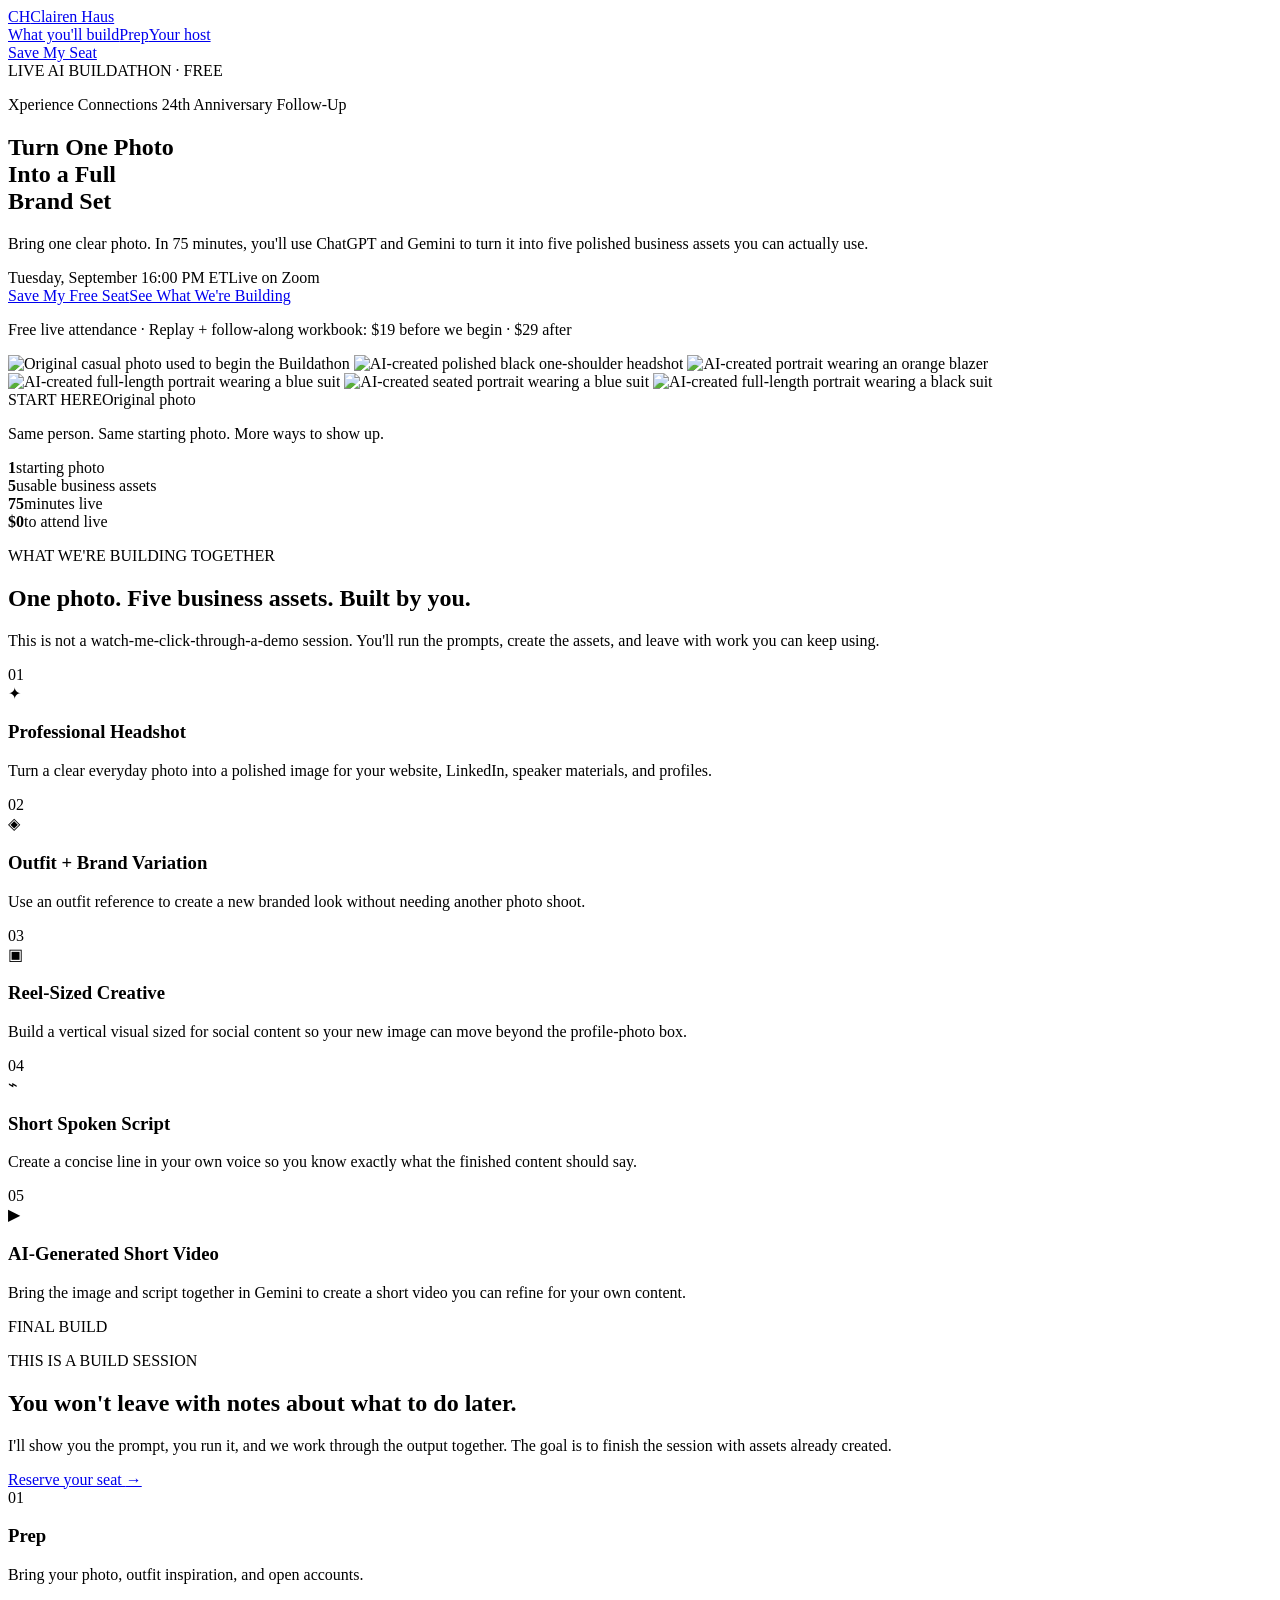
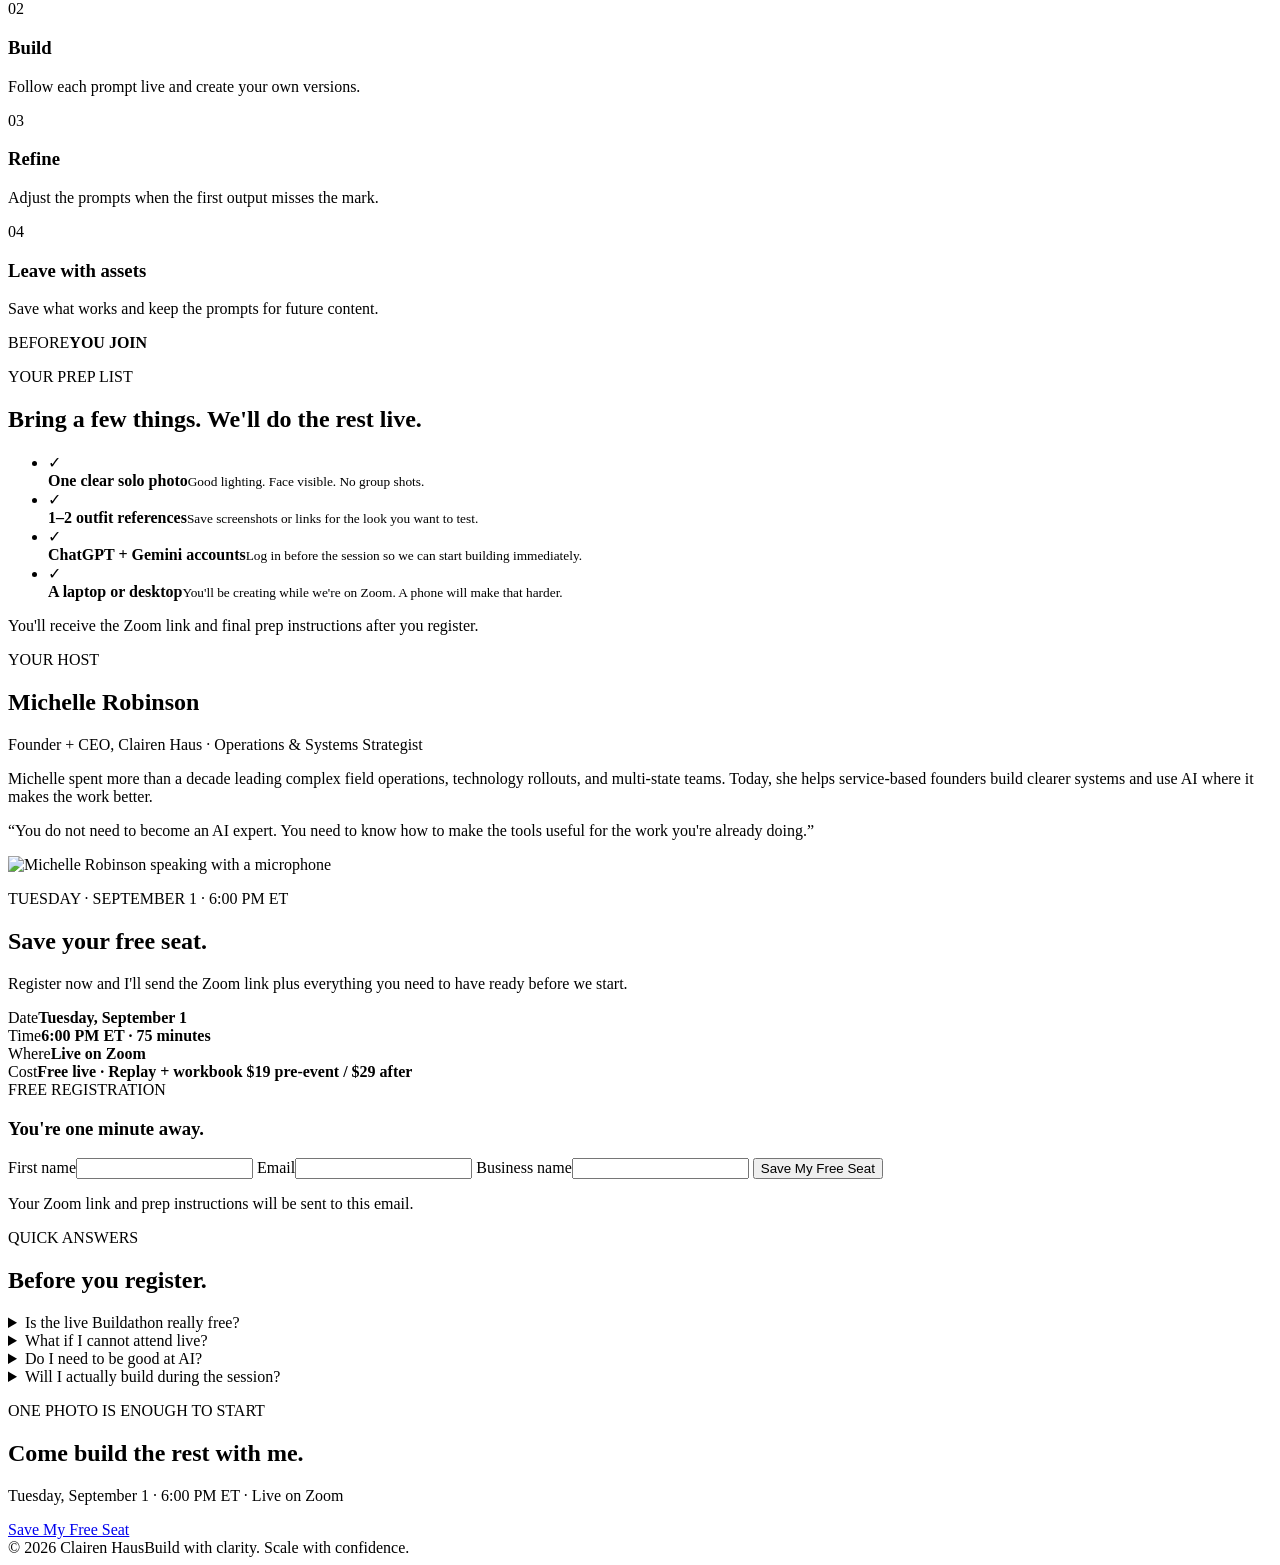
==== index.html @ 7b7c6c73 "Add Buildathon landing page" ====
<!doctype html>
<html lang="en">
<head>
  <meta charset="utf-8">
  <meta name="viewport" content="width=device-width, initial-scale=1">
  <meta name="description" content="AI in Action: The Buildathon. A free 75-minute live Zoom workshop where you turn one photo into five usable business assets with ChatGPT and Gemini.">
  <meta name="theme-color" content="#050914">
  <title>AI in Action: The Buildathon | Clairen Haus</title>
  <link rel="preconnect" href="https://fonts.googleapis.com">
  <link rel="preconnect" href="https://fonts.gstatic.com" crossorigin>
  <link href="https://fonts.googleapis.com/css2?family=Cormorant+Garamond:wght@500;600;700&family=Manrope:wght@400;500;600;700;800&display=swap" rel="stylesheet">
  <link rel="stylesheet" href="styles.css">
</head>
<body>
  <div class="page-shell">
    <header class="site-header">
      <a class="brand" href="#top" aria-label="Clairen Haus home">
        <span class="brand-mark">CH</span><span class="brand-name">Clairen Haus</span>
      </a>
      <nav class="header-nav" aria-label="Primary navigation">
        <a href="#build">What you'll build</a><a href="#prep">Prep</a><a href="#host">Your host</a>
      </nav>
      <a class="button button-small button-primary" href="#register">Save My Seat</a>
    </header>

    <main id="top">
      <section class="hero section">
        <div class="ambient ambient-one" aria-hidden="true"></div>
        <div class="ambient ambient-two" aria-hidden="true"></div>
        <div class="hero-copy">
          <div class="eyebrow-wrap"><span class="eyebrow">LIVE AI BUILDATHON · FREE</span><span class="eyebrow-line" aria-hidden="true"></span></div>
          <p class="context-kicker">Xperience Connections 24th Anniversary Follow-Up</p>
          <h1>Turn One Photo<br>Into a Full<br><span class="gradient-text">Brand Set</span></h1>
          <p class="hero-lede">Bring one clear photo. In 75 minutes, you'll use ChatGPT and Gemini to turn it into five polished business assets you can actually use.</p>
          <div class="event-chips" aria-label="Event details"><span>Tuesday, September 1</span><span>6:00 PM ET</span><span>Live on Zoom</span></div>
          <div class="hero-actions"><a class="button button-primary" href="#register">Save My Free Seat</a><a class="button button-secondary" href="#build">See What We're Building</a></div>
          <p class="microcopy">Free live attendance · Replay + follow-along workbook: $19 before we begin · $29 after</p>
        </div>

        <div class="hero-visual-wrap">
          <div class="hero-visual-glow" aria-hidden="true"></div>
          <div class="hero-rotator" aria-label="Original photo transforming into AI-created business portraits">
            <img class="hero-slide is-active fit-cover" src="assets/images/hero-original.jpg" alt="Original casual photo used to begin the Buildathon">
            <img class="hero-slide fit-contain" src="assets/images/hero-headshot-black.jpg" alt="AI-created polished black one-shoulder headshot">
            <img class="hero-slide fit-contain" src="assets/images/hero-orange-blazer.jpg" alt="AI-created portrait wearing an orange blazer">
            <img class="hero-slide fit-contain" src="assets/images/hero-blue-standing.jpg" alt="AI-created full-length portrait wearing a blue suit">
            <img class="hero-slide fit-contain" src="assets/images/hero-blue-seated.jpg" alt="AI-created seated portrait wearing a blue suit">
            <img class="hero-slide fit-contain" src="assets/images/hero-black-standing.jpg" alt="AI-created full-length portrait wearing a black suit">
            <div class="hero-image-caption" aria-hidden="true"><span class="caption-label">START HERE</span><span class="caption-title">Original photo</span></div>
            <div class="rotation-progress" aria-hidden="true"><span></span></div>
          </div>
          <p class="visual-note">Same person. Same starting photo. More ways to show up.</p>
        </div>
      </section>

      <section class="proof-strip" aria-label="Workshop promise">
        <div class="proof-stat"><strong>1</strong><span>starting photo</span></div><div class="proof-divider"></div>
        <div class="proof-stat"><strong>5</strong><span>usable business assets</span></div><div class="proof-divider"></div>
        <div class="proof-stat"><strong>75</strong><span>minutes live</span></div><div class="proof-divider"></div>
        <div class="proof-stat"><strong>$0</strong><span>to attend live</span></div>
      </section>

      <section id="build" class="section section-build">
        <div class="section-heading">
          <p class="section-kicker">WHAT WE'RE BUILDING TOGETHER</p>
          <h2>One photo. Five business assets. <span class="gradient-text">Built by you.</span></h2>
          <p>This is not a watch-me-click-through-a-demo session. You'll run the prompts, create the assets, and leave with work you can keep using.</p>
        </div>
        <div class="asset-grid">
          <article class="asset-card"><span class="asset-number">01</span><div class="asset-icon">✦</div><h3>Professional Headshot</h3><p>Turn a clear everyday photo into a polished image for your website, LinkedIn, speaker materials, and profiles.</p></article>
          <article class="asset-card"><span class="asset-number">02</span><div class="asset-icon">◈</div><h3>Outfit + Brand Variation</h3><p>Use an outfit reference to create a new branded look without needing another photo shoot.</p></article>
          <article class="asset-card"><span class="asset-number">03</span><div class="asset-icon">▣</div><h3>Reel-Sized Creative</h3><p>Build a vertical visual sized for social content so your new image can move beyond the profile-photo box.</p></article>
          <article class="asset-card"><span class="asset-number">04</span><div class="asset-icon">⌁</div><h3>Short Spoken Script</h3><p>Create a concise line in your own voice so you know exactly what the finished content should say.</p></article>
          <article class="asset-card asset-card-wide"><span class="asset-number">05</span><div class="asset-icon">▶</div><div><h3>AI-Generated Short Video</h3><p>Bring the image and script together in Gemini to create a short video you can refine for your own content.</p></div><span class="asset-pill">FINAL BUILD</span></article>
        </div>
      </section>

      <section class="section section-process">
        <div class="process-panel">
          <div class="process-copy"><p class="section-kicker">THIS IS A BUILD SESSION</p><h2>You won't leave with notes about what to do later.</h2><p>I'll show you the prompt, you run it, and we work through the output together. The goal is to finish the session with assets already created.</p><a class="text-link" href="#register">Reserve your seat <span>→</span></a></div>
          <div class="process-steps">
            <article><span>01</span><div><h3>Prep</h3><p>Bring your photo, outfit inspiration, and open accounts.</p></div></article>
            <article><span>02</span><div><h3>Build</h3><p>Follow each prompt live and create your own versions.</p></div></article>
            <article><span>03</span><div><h3>Refine</h3><p>Adjust the prompts when the first output misses the mark.</p></div></article>
            <article><span>04</span><div><h3>Leave with assets</h3><p>Save what works and keep the prompts for future content.</p></div></article>
          </div>
        </div>
      </section>

      <section id="prep" class="section section-prep">
        <div class="prep-visual"><div class="prep-orbit orbit-one"></div><div class="prep-orbit orbit-two"></div><div class="prep-center"><span>BEFORE</span><strong>YOU JOIN</strong></div></div>
        <div class="prep-copy"><p class="section-kicker">YOUR PREP LIST</p><h2>Bring a few things. We'll do the rest live.</h2>
          <ul class="check-list">
            <li><span class="check">✓</span><div><strong>One clear solo photo</strong><small>Good lighting. Face visible. No group shots.</small></div></li>
            <li><span class="check">✓</span><div><strong>1–2 outfit references</strong><small>Save screenshots or links for the look you want to test.</small></div></li>
            <li><span class="check">✓</span><div><strong>ChatGPT + Gemini accounts</strong><small>Log in before the session so we can start building immediately.</small></div></li>
            <li><span class="check">✓</span><div><strong>A laptop or desktop</strong><small>You'll be creating while we're on Zoom. A phone will make that harder.</small></div></li>
          </ul>
          <p class="prep-note">You'll receive the Zoom link and final prep instructions after you register.</p>
        </div>
      </section>

      <section id="host" class="section section-host">
        <div class="host-copy"><p class="section-kicker">YOUR HOST</p><h2>Michelle Robinson</h2><p class="host-role">Founder + CEO, Clairen Haus · Operations & Systems Strategist</p><p>Michelle spent more than a decade leading complex field operations, technology rollouts, and multi-state teams. Today, she helps service-based founders build clearer systems and use AI where it makes the work better.</p><p class="host-pullquote">“You do not need to become an AI expert. You need to know how to make the tools useful for the work you're already doing.”</p></div>
        <div class="host-image-wrap"><div class="host-halo"></div><img src="assets/images/michelle-speaking.png" alt="Michelle Robinson speaking with a microphone"></div>
      </section>

      <section id="register" class="section section-register">
        <div class="registration-shell">
          <div class="registration-copy"><p class="section-kicker">TUESDAY · SEPTEMBER 1 · 6:00 PM ET</p><h2>Save your free seat.</h2><p>Register now and I'll send the Zoom link plus everything you need to have ready before we start.</p>
            <div class="registration-summary"><div><span>Date</span><strong>Tuesday, September 1</strong></div><div><span>Time</span><strong>6:00 PM ET · 75 minutes</strong></div><div><span>Where</span><strong>Live on Zoom</strong></div><div><span>Cost</span><strong>Free live · Replay + workbook $19 pre-event / $29 after</strong></div></div>
          </div>
          <div class="registration-card">
            <form id="registration-form" novalidate>
              <div class="form-heading"><span class="form-step">FREE REGISTRATION</span><h3>You're one minute away.</h3></div>
              <label><span>First name</span><input type="text" name="firstName" autocomplete="given-name" required></label>
              <label><span>Email</span><input type="email" name="email" autocomplete="email" required></label>
              <label><span>Business name</span><input type="text" name="businessName" autocomplete="organization" required></label>
              <button class="button button-primary button-full" type="submit">Save My Free Seat</button>
              <p class="form-note">Your Zoom link and prep instructions will be sent to this email.</p><p id="form-error" class="form-error" role="alert" hidden></p>
            </form>
                      </div>
        </div>
      </section>

      <section class="section section-faq">
        <div class="section-heading compact"><p class="section-kicker">QUICK ANSWERS</p><h2>Before you register.</h2></div>
        <div class="faq-grid">
          <details><summary>Is the live Buildathon really free?</summary><p>Yes. The live 75-minute Zoom session is free. You can pre-purchase the replay plus the follow-along workbook for $19 before the Buildathon begins. Once the session starts, the package is $29.</p></details>
          <details><summary>What if I cannot attend live?</summary><p>Register for the free live session, then use the confirmation page to pre-purchase the replay + follow-along workbook for $19. The package is $29 once the Buildathon begins. It gives you the recording, every prompt, and the exact steps so you can catch up, redo an asset, or repeat the process later.</p></details>
          <details><summary>Do I need to be good at AI?</summary><p>No. This is designed to be followed live. You should be comfortable opening ChatGPT and Gemini, but you do not need advanced prompting experience.</p></details>
          <details><summary>Will I actually build during the session?</summary><p>Yes. Keep your photo and references ready so you can run each step while we are together.</p></details>
        </div>
      </section>

      <section class="final-cta"><div class="final-glow"></div><p class="section-kicker">ONE PHOTO IS ENOUGH TO START</p><h2>Come build the rest with me.</h2><p>Tuesday, September 1 · 6:00 PM ET · Live on Zoom</p><a class="button button-primary" href="#register">Save My Free Seat</a></section>
    </main>

    <footer><span>© <span id="year"></span> Clairen Haus</span><span>Build with clarity. Scale with confidence.</span></footer>
  </div>
  <script src="config.js"></script><script src="app.js"></script>
</body>
</html>
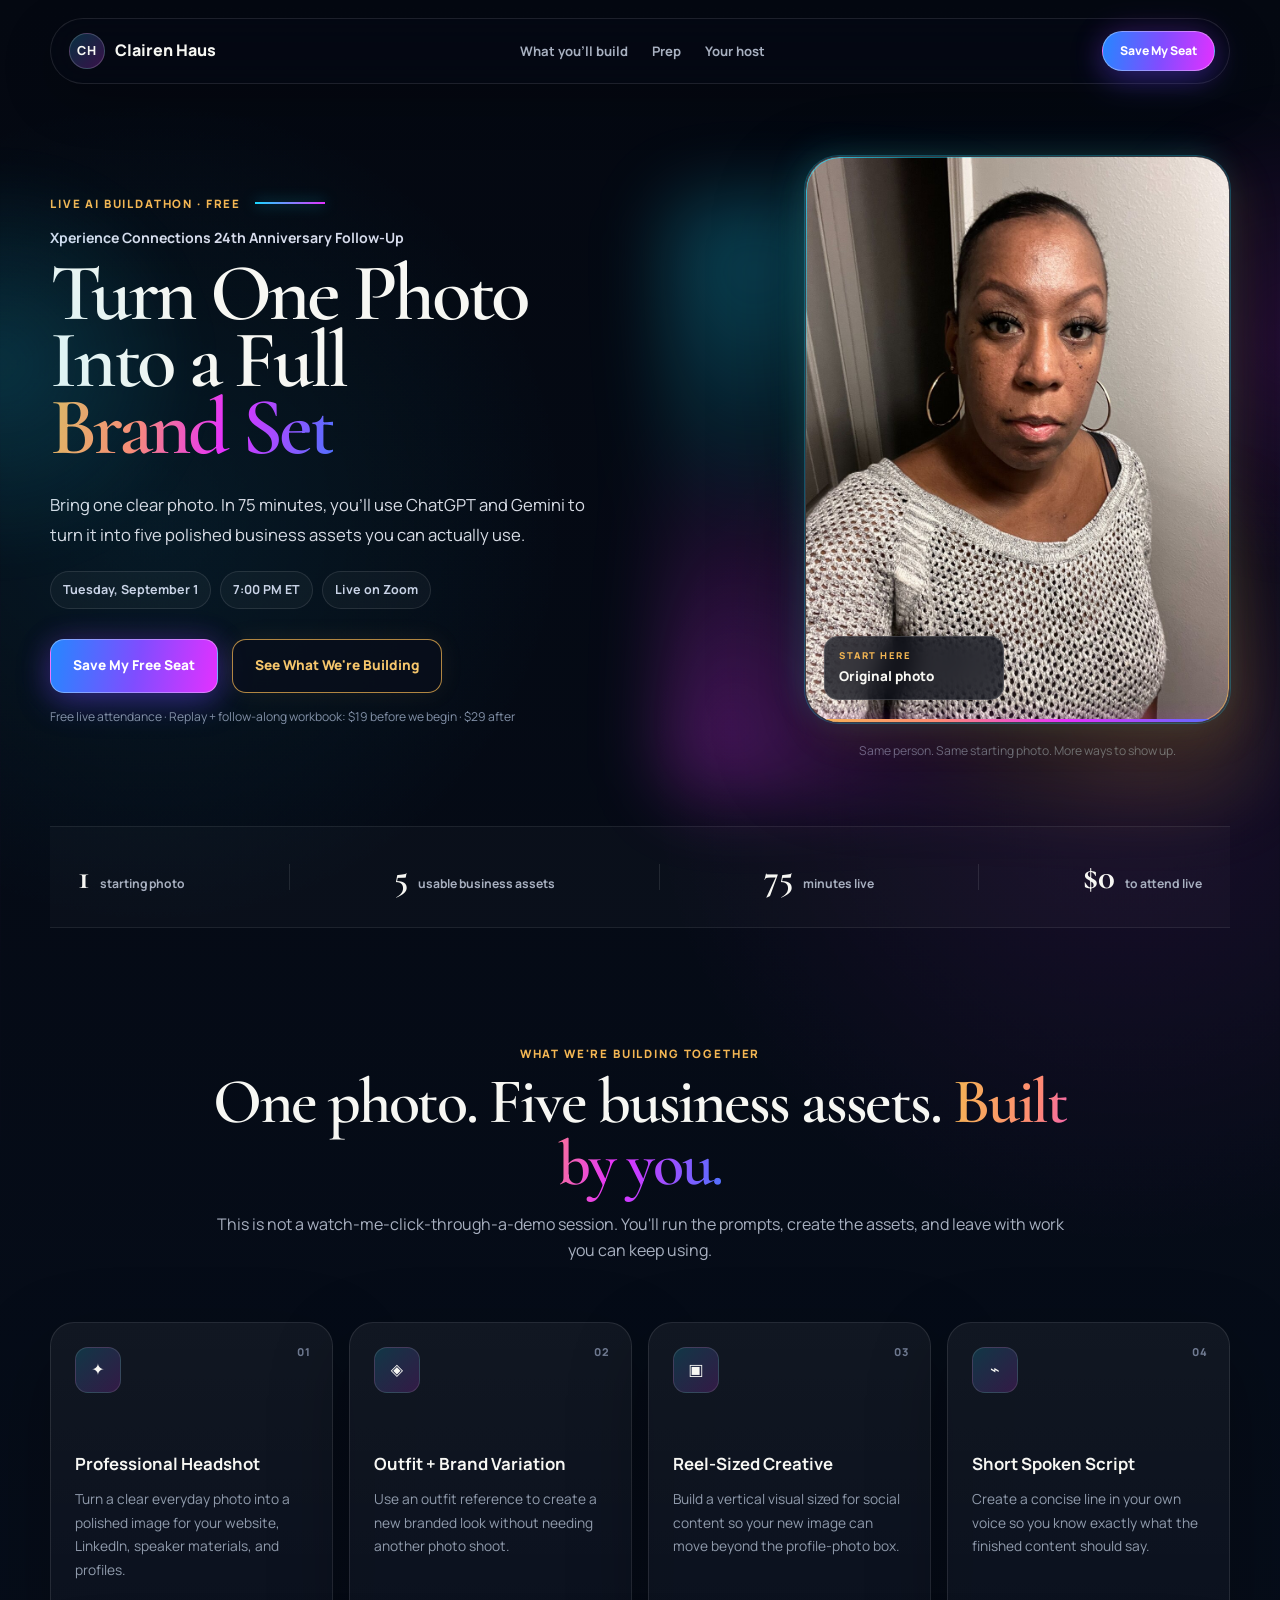
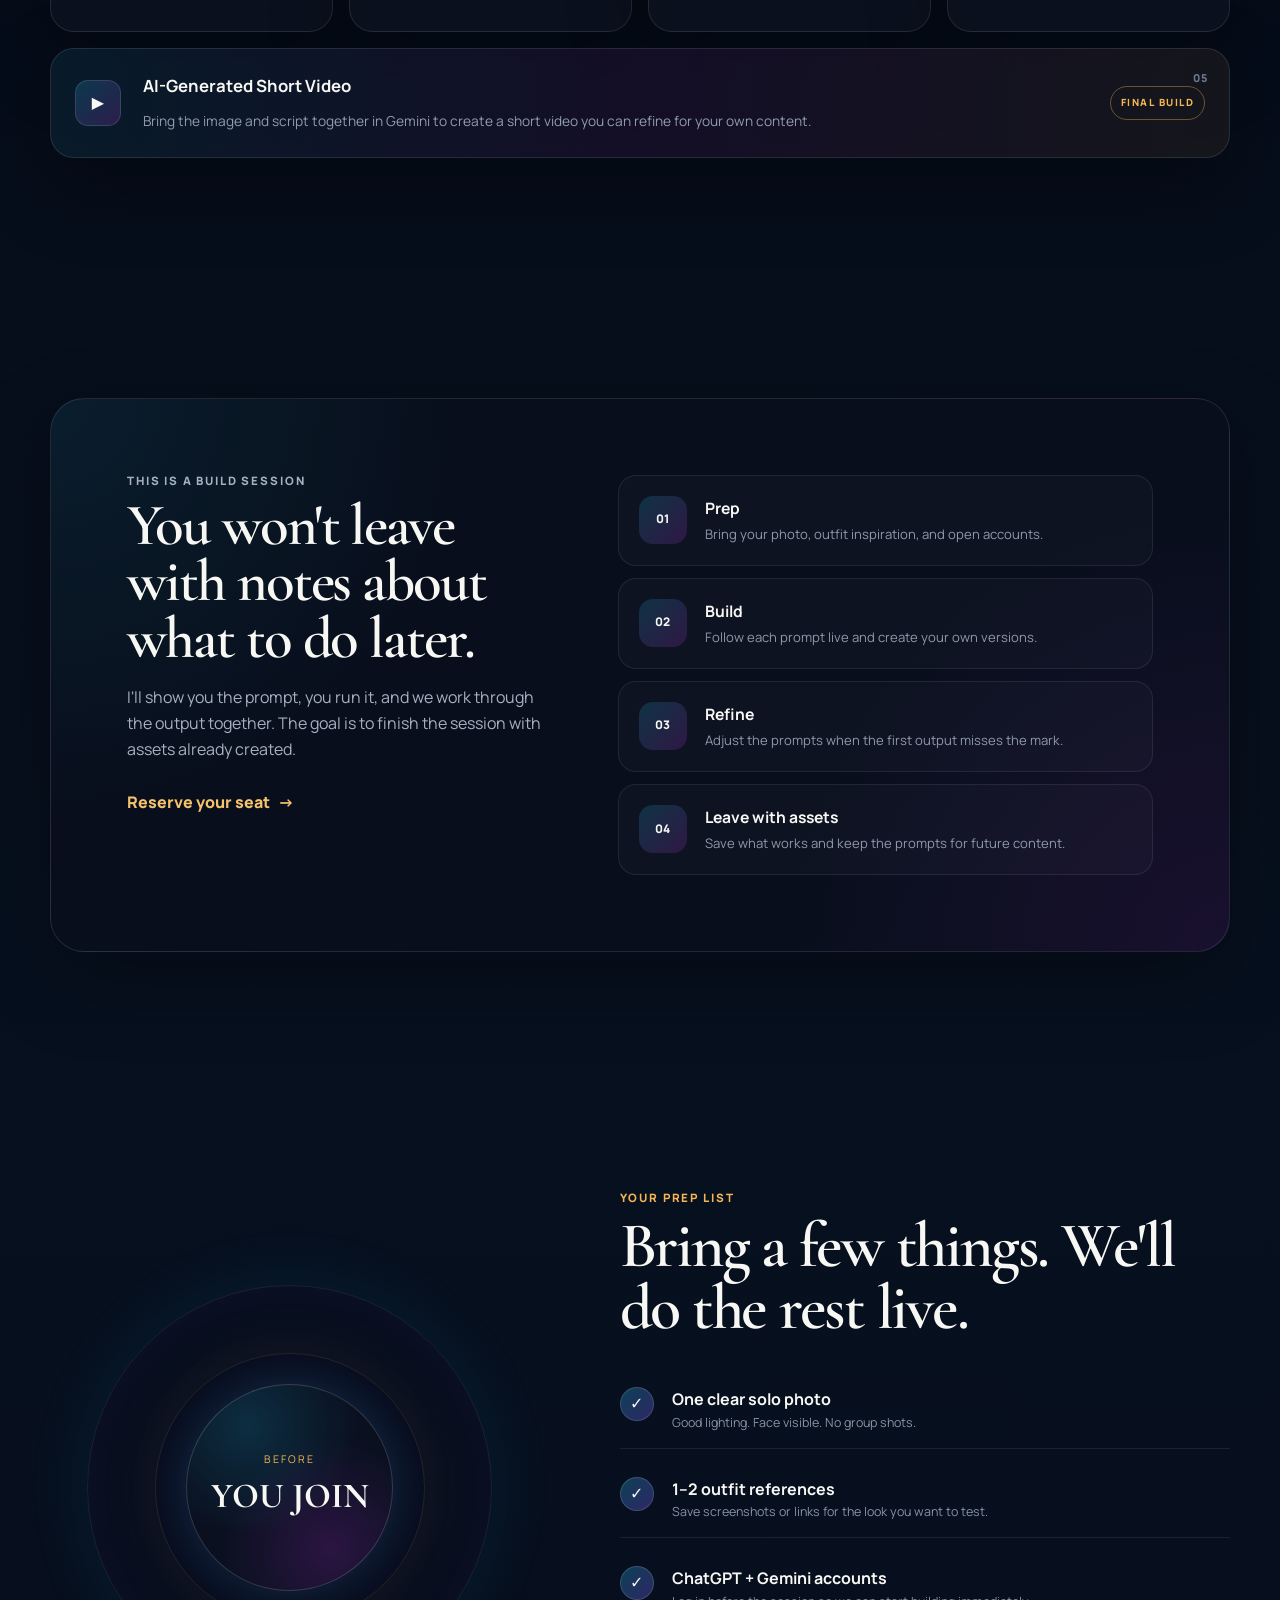
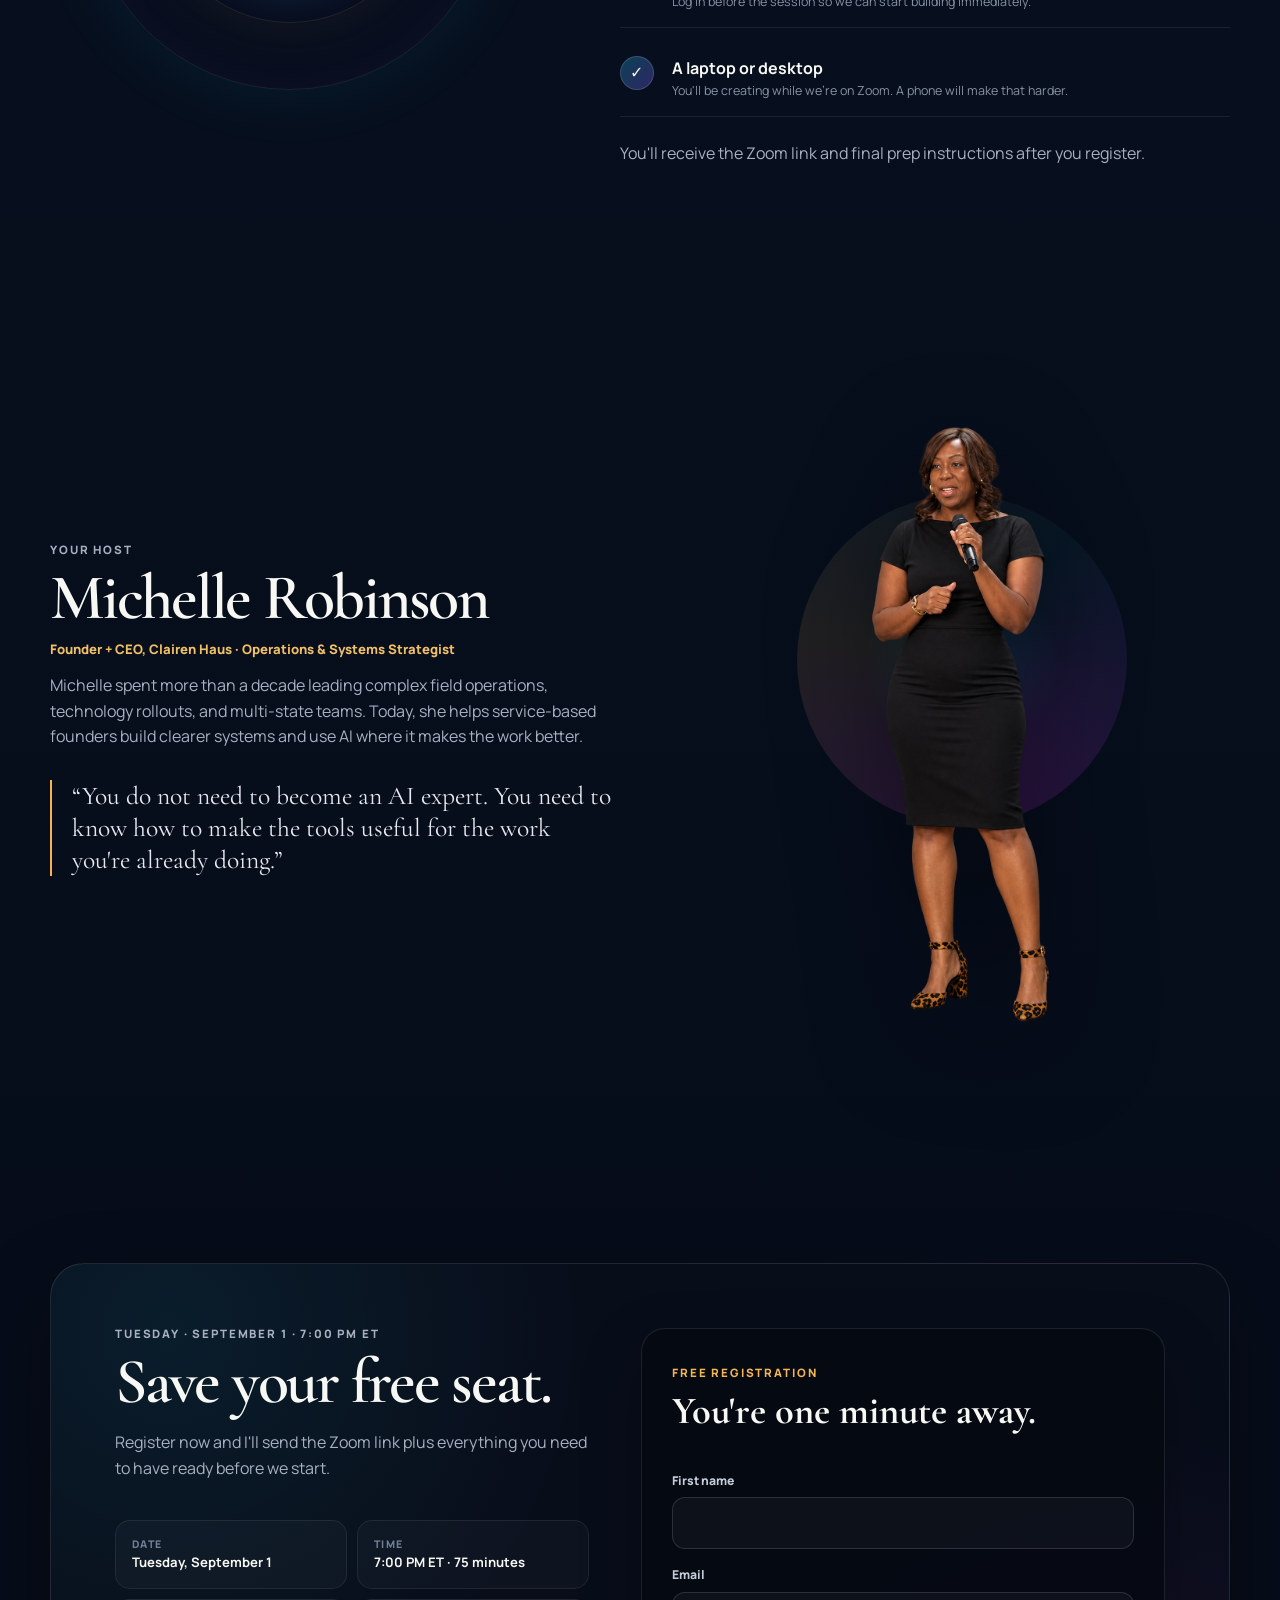
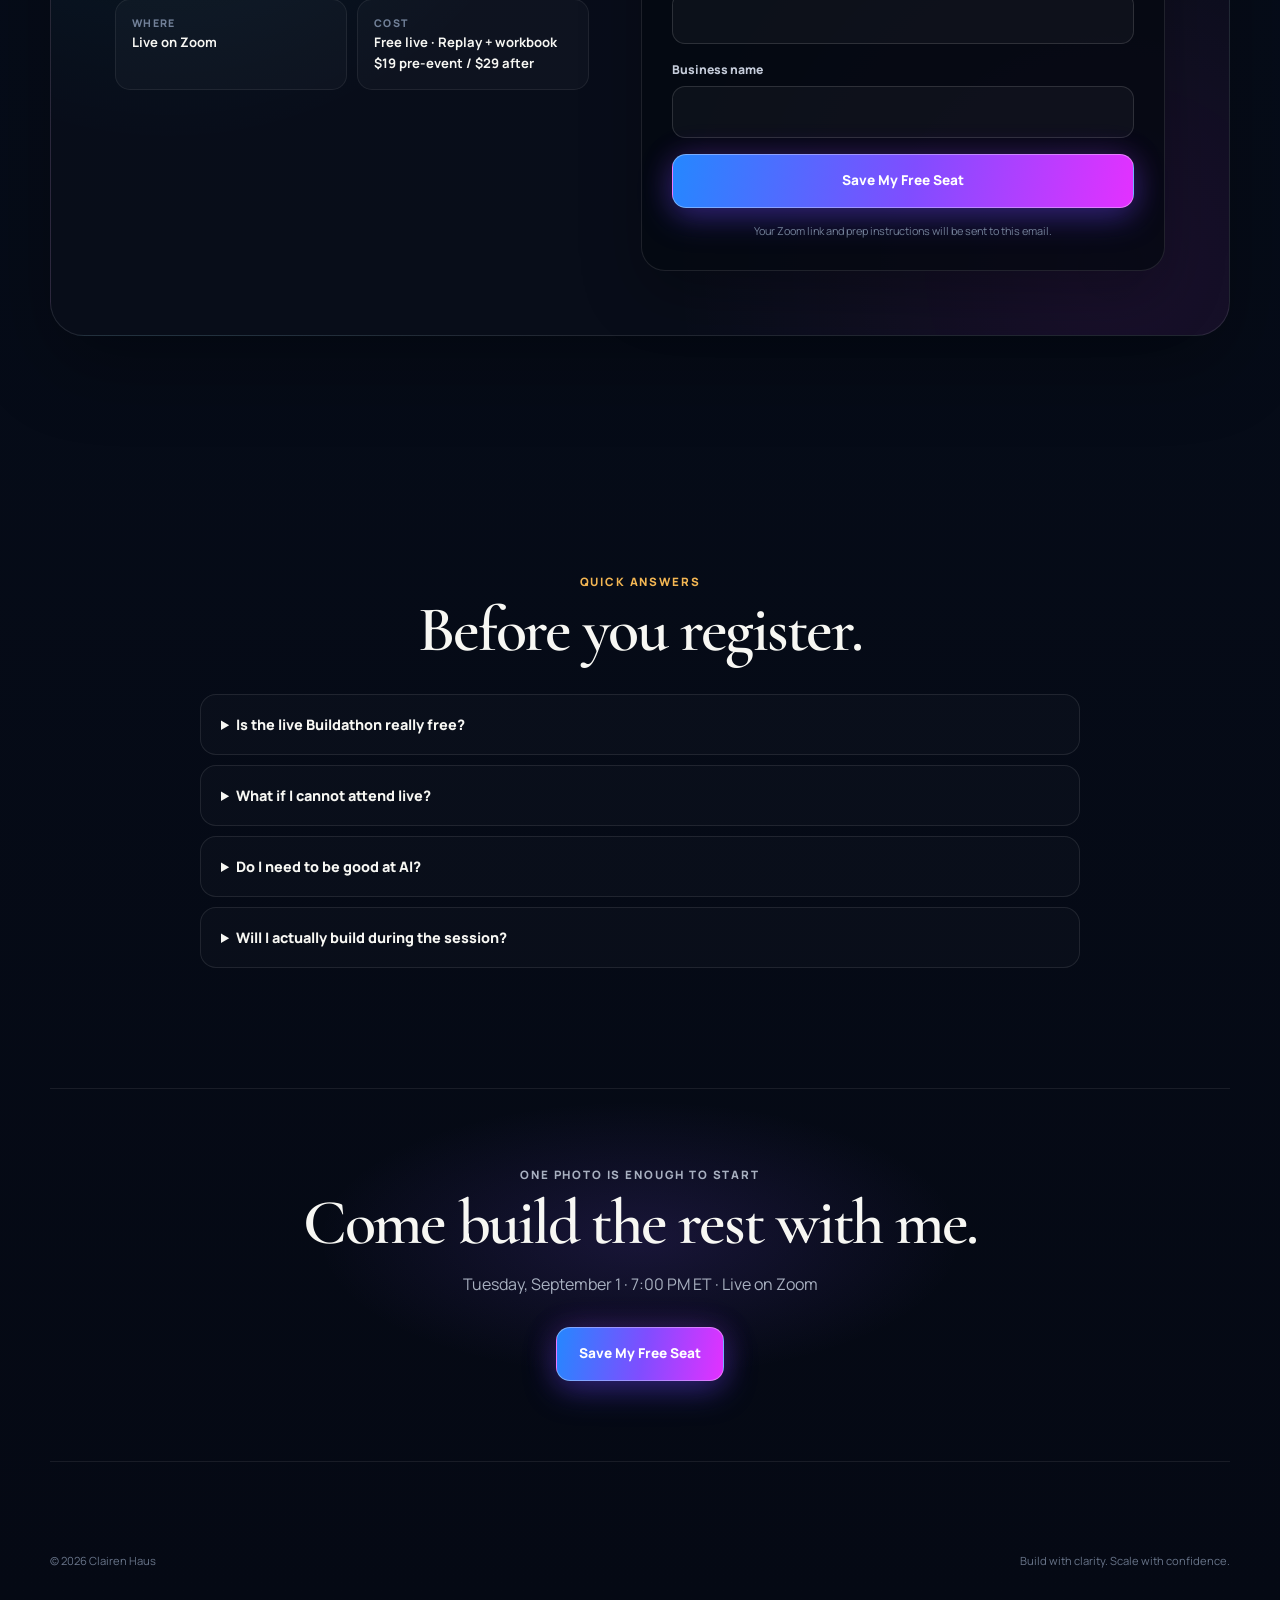
==== commit e5fa3776: "Update Buildathon start time to 7 PM ET" ====
--- a/index.html
+++ b/index.html
@@ -32,7 +32,7 @@
           <p class="context-kicker">Xperience Connections 24th Anniversary Follow-Up</p>
           <h1>Turn One Photo<br>Into a Full<br><span class="gradient-text">Brand Set</span></h1>
           <p class="hero-lede">Bring one clear photo. In 75 minutes, you'll use ChatGPT and Gemini to turn it into five polished business assets you can actually use.</p>
-          <div class="event-chips" aria-label="Event details"><span>Tuesday, September 1</span><span>6:00 PM ET</span><span>Live on Zoom</span></div>
+          <div class="event-chips" aria-label="Event details"><span>Tuesday, September 1</span><span>7:00 PM ET</span><span>Live on Zoom</span></div>
           <div class="hero-actions"><a class="button button-primary" href="#register">Save My Free Seat</a><a class="button button-secondary" href="#build">See What We're Building</a></div>
           <p class="microcopy">Free live attendance · Replay + follow-along workbook: $19 before we begin · $29 after</p>
         </div>
@@ -107,8 +107,8 @@
 
       <section id="register" class="section section-register">
         <div class="registration-shell">
-          <div class="registration-copy"><p class="section-kicker">TUESDAY · SEPTEMBER 1 · 6:00 PM ET</p><h2>Save your free seat.</h2><p>Register now and I'll send the Zoom link plus everything you need to have ready before we start.</p>
-            <div class="registration-summary"><div><span>Date</span><strong>Tuesday, September 1</strong></div><div><span>Time</span><strong>6:00 PM ET · 75 minutes</strong></div><div><span>Where</span><strong>Live on Zoom</strong></div><div><span>Cost</span><strong>Free live · Replay + workbook $19 pre-event / $29 after</strong></div></div>
+          <div class="registration-copy"><p class="section-kicker">TUESDAY · SEPTEMBER 1 · 7:00 PM ET</p><h2>Save your free seat.</h2><p>Register now and I'll send the Zoom link plus everything you need to have ready before we start.</p>
+            <div class="registration-summary"><div><span>Date</span><strong>Tuesday, September 1</strong></div><div><span>Time</span><strong>7:00 PM ET · 75 minutes</strong></div><div><span>Where</span><strong>Live on Zoom</strong></div><div><span>Cost</span><strong>Free live · Replay + workbook $19 pre-event / $29 after</strong></div></div>
           </div>
           <div class="registration-card">
             <form id="registration-form" novalidate>
@@ -133,7 +133,7 @@
         </div>
       </section>
 
-      <section class="final-cta"><div class="final-glow"></div><p class="section-kicker">ONE PHOTO IS ENOUGH TO START</p><h2>Come build the rest with me.</h2><p>Tuesday, September 1 · 6:00 PM ET · Live on Zoom</p><a class="button button-primary" href="#register">Save My Free Seat</a></section>
+      <section class="final-cta"><div class="final-glow"></div><p class="section-kicker">ONE PHOTO IS ENOUGH TO START</p><h2>Come build the rest with me.</h2><p>Tuesday, September 1 · 7:00 PM ET · Live on Zoom</p><a class="button button-primary" href="#register">Save My Free Seat</a></section>
     </main>
 
     <footer><span>© <span id="year"></span> Clairen Haus</span><span>Build with clarity. Scale with confidence.</span></footer>
--- a/styles.css
+++ b/styles.css
@@ -0,0 +1,5 @@
+@import url("css/part1.css");
+@import url("css/part2.css");
+@import url("css/part3.css");
+@import url("css/part4.css");
+@import url("css/part5.css");
